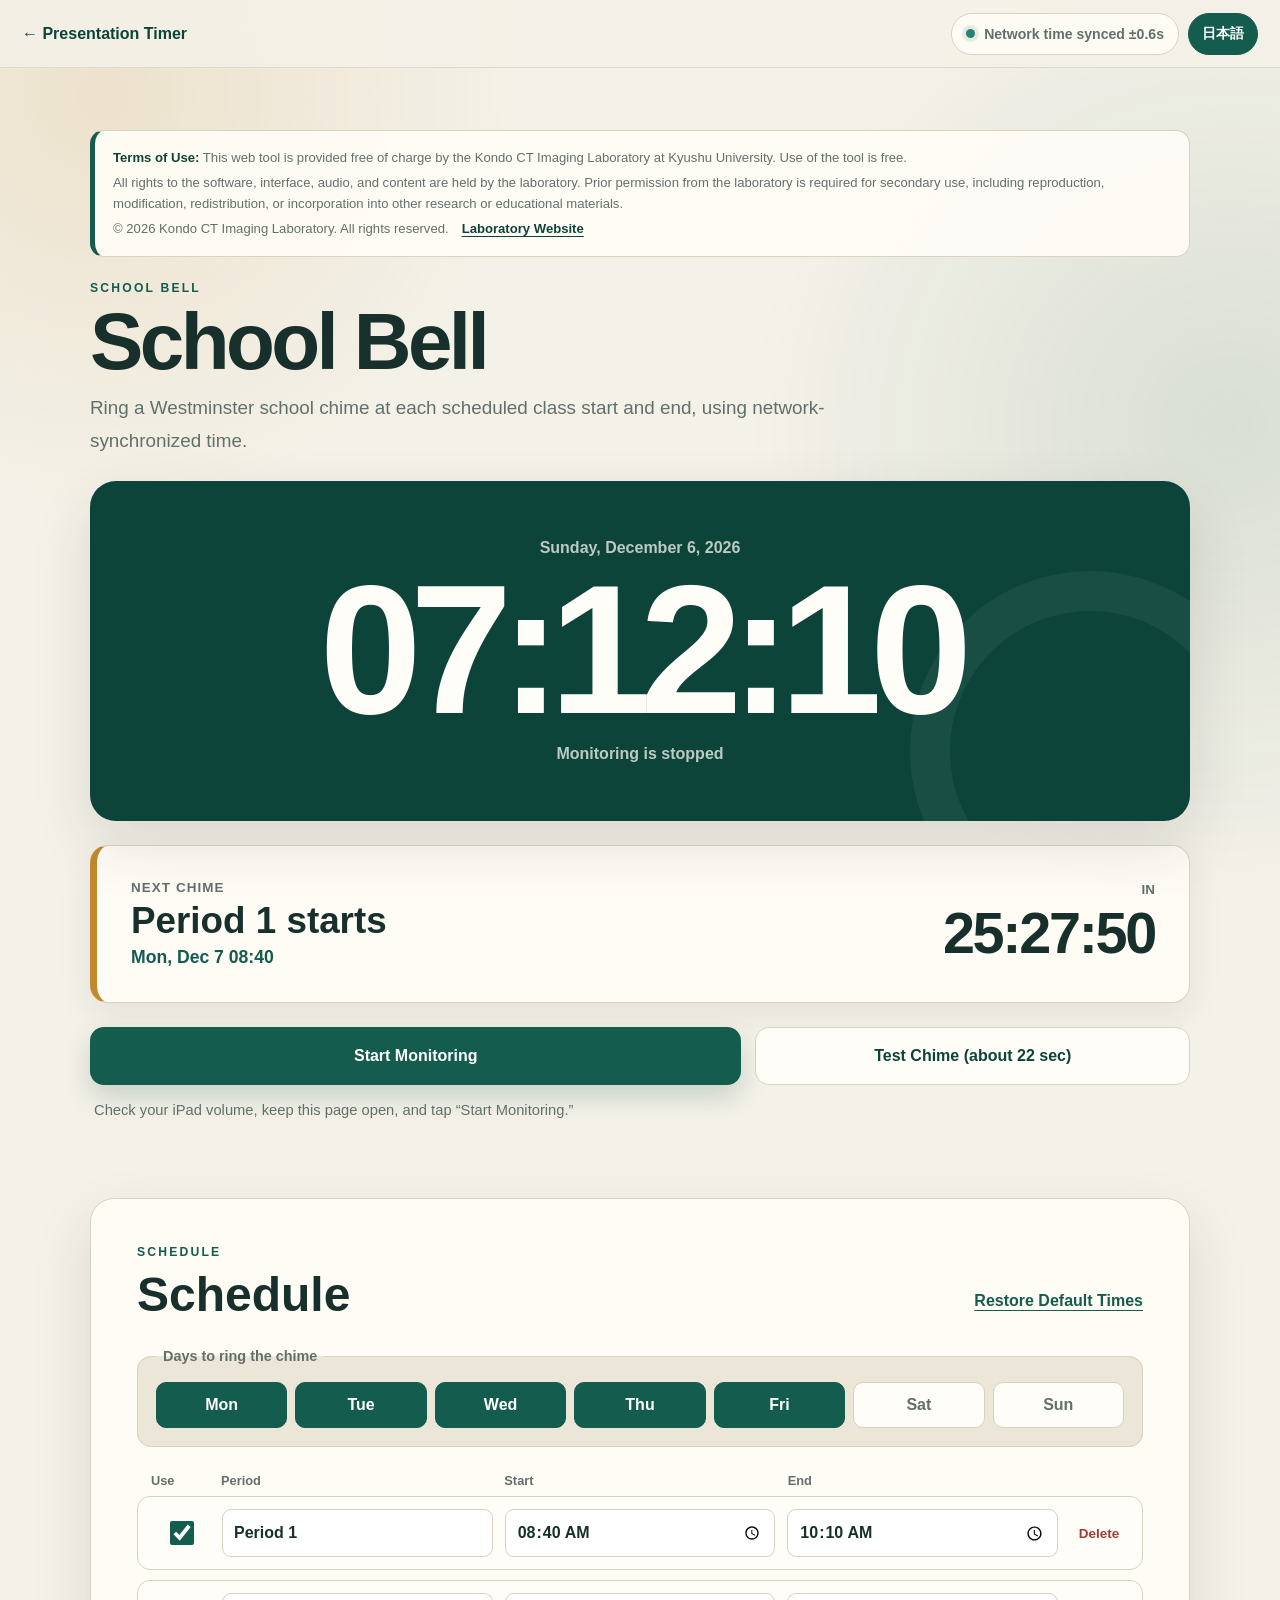
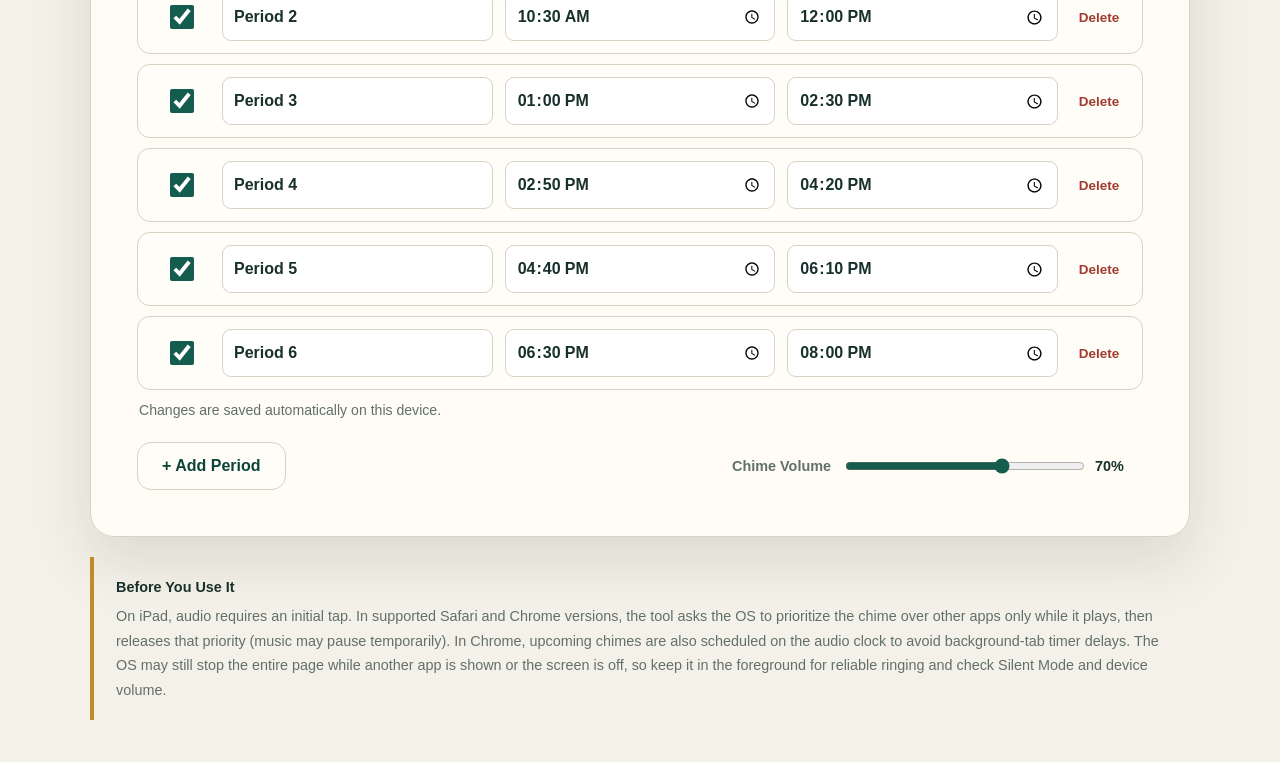
==== school-bell/index.html @ 325e383c "Schedule background chimes on the audio clock" ====
<!doctype html>
<html lang="ja">
  <head>
    <meta charset="utf-8" />
    <meta name="viewport" content="width=device-width, initial-scale=1, viewport-fit=cover" />
    <meta name="theme-color" content="#f4f1e8" />
    <meta name="description" content="ネット時刻に同期し、設定した授業の開始・終了時刻に学校チャイムを鳴らすiPad対応Webツールです。" />
    <meta name="apple-mobile-web-app-capable" content="yes" />
    <meta name="apple-mobile-web-app-title" content="学校チャイム" />
    <meta name="apple-mobile-web-app-status-bar-style" content="default" />
    <title>学校チャイム</title>
    <link rel="icon" type="image/svg+xml" href="../assets/icon.svg" />
    <link rel="apple-touch-icon" sizes="180x180" href="../assets/icon-180.png" />
    <link id="manifestLink" rel="manifest" href="./manifest.webmanifest" />
    <link rel="stylesheet" href="./styles.css?v=4" />
  </head>
  <body>
    <header class="topbar">
      <a id="backLink" class="back-link" href="../index.html?lang=ja" data-i18n="backLink">← 発表タイマー</a>
      <div class="topbar-actions">
        <button id="syncButton" class="sync-pill" type="button" aria-label="ネット時刻を再同期" data-i18n-aria="syncAria">
          <span id="syncDot" class="sync-dot" aria-hidden="true"></span>
          <span id="syncLabel">ネット時刻を同期中</span>
        </button>
        <button id="languageButton" class="language-button" type="button" aria-label="Switch to English">English</button>
      </div>
    </header>

    <main class="page-shell">
      <section class="hero" aria-labelledby="pageTitle">
        <aside class="rights-banner" aria-label="利用条件と権利表記">
          <div class="rights-ja" lang="ja">
            <p><strong>利用条件：</strong>本Webツールは、Kondo CT Imaging Laboratory（九州大学）が無料で提供しています。通常の利用は無料です。</p>
            <p>プログラム、画面、音源およびコンテンツに関する権利は当研究室に帰属します。転載、改変、再配布、他の研究・教育資料への組込みなどの二次利用には、事前に当研究室の許可が必要です。</p>
            <p>© 2026 Kondo CT Imaging Laboratory. All rights reserved.　<a href="https://m-kondo26.github.io/ja/" target="_blank" rel="noopener noreferrer">研究室Webサイト</a></p>
          </div>
          <div class="rights-en" lang="en">
            <p><strong>Terms of Use:</strong> This web tool is provided free of charge by the Kondo CT Imaging Laboratory at Kyushu University. Use of the tool is free.</p>
            <p>All rights to the software, interface, audio, and content are held by the laboratory. Prior permission from the laboratory is required for secondary use, including reproduction, modification, redistribution, or incorporation into other research or educational materials.</p>
            <p>© 2026 Kondo CT Imaging Laboratory. All rights reserved.　<a href="https://m-kondo26.github.io/" target="_blank" rel="noopener noreferrer">Laboratory Website</a></p>
          </div>
        </aside>

        <div class="hero-copy">
          <p class="eyebrow">SCHOOL BELL</p>
          <h1 id="pageTitle" data-i18n="pageTitle">学校チャイム</h1>
          <p data-i18n="heroDescription">設定した授業の開始・終了時刻に、ネット時刻を基準としてチャイムを鳴らします。</p>
        </div>



        <div class="clock-card" aria-live="polite">
          <p id="dateDisplay" class="date-display">----年--月--日（-）</p>
          <time id="clockDisplay" class="clock-display" datetime="">--:--:--</time>
          <p id="periodStatus" class="period-status" data-i18n="checkingTime">時刻を確認しています</p>
        </div>

        <div class="next-card">
          <div>
            <p class="next-label" data-i18n="nextChime">次のチャイム</p>
            <h2 id="nextEventLabel" data-i18n="checking">確認中</h2>
            <p id="nextEventTime" class="next-time">--:--</p>
          </div>
          <div class="countdown-wrap">
            <span data-i18n="remaining">あと</span>
            <strong id="countdownDisplay">--:--:--</strong>
          </div>
        </div>

        <div class="monitor-controls">
          <button id="monitorButton" class="primary-button" type="button" data-i18n="startMonitoring">監視を開始</button>
          <button id="testButton" class="secondary-button" type="button" data-i18n="testChime">チャイムを試聴（約22秒）</button>
        </div>
        <p id="monitorNote" class="monitor-note">iPadの音量を確認し、このページを開いたまま「監視を開始」を押してください。</p>
      </section>

      <section class="settings-card" aria-labelledby="scheduleTitle">
        <div class="section-heading">
          <div>
            <p class="eyebrow">SCHEDULE</p>
            <h2 id="scheduleTitle" data-i18n="scheduleTitle">時間割</h2>
          </div>
          <button id="resetScheduleButton" class="text-button" type="button" data-i18n="resetSchedule">初期時間に戻す</button>
        </div>

        <fieldset class="weekday-fieldset">
          <legend data-i18n="activeWeekdays">チャイムを鳴らす曜日</legend>
          <div class="weekday-grid">
            <label><input type="checkbox" name="weekday" value="1" checked /><span data-i18n="mondayShort">月</span></label>
            <label><input type="checkbox" name="weekday" value="2" checked /><span data-i18n="tuesdayShort">火</span></label>
            <label><input type="checkbox" name="weekday" value="3" checked /><span data-i18n="wednesdayShort">水</span></label>
            <label><input type="checkbox" name="weekday" value="4" checked /><span data-i18n="thursdayShort">木</span></label>
            <label><input type="checkbox" name="weekday" value="5" checked /><span data-i18n="fridayShort">金</span></label>
            <label><input type="checkbox" name="weekday" value="6" /><span data-i18n="saturdayShort">土</span></label>
            <label><input type="checkbox" name="weekday" value="0" /><span data-i18n="sundayShort">日</span></label>
          </div>
        </fieldset>

        <div class="schedule-head" aria-hidden="true">
          <span data-i18n="enabledColumn">使用</span><span data-i18n="periodColumn">時限</span><span data-i18n="startColumn">開始</span><span data-i18n="endColumn">終了</span><span></span>
        </div>
        <div id="scheduleRows" class="schedule-rows"></div>
        <p id="scheduleMessage" class="schedule-message" role="status"></p>

        <div class="schedule-actions">
          <button id="addPeriodButton" class="secondary-button small-button" type="button" data-i18n="addPeriod">＋ 時限を追加</button>
          <label class="volume-control" for="volumeInput">
            <span data-i18n="chimeVolume">チャイム音量</span>
            <input id="volumeInput" type="range" min="10" max="100" step="5" value="70" />
            <output id="volumeOutput" for="volumeInput">70%</output>
          </label>
        </div>
      </section>

      <aside class="usage-note">
        <strong data-i18n="usageTitle">使用上の注意</strong>
        <p data-i18n="usageDescription">iPadでは音声の許可に最初のタップが必要です。監視中は画面のスリープをできるだけ防ぎますが、このページを前面に表示したまま、消音設定と本体音量を事前に確認してください。</p>
      </aside>
    </main>

    <template id="scheduleRowTemplate">
      <div class="schedule-row">
        <label class="enabled-cell">
          <input class="period-enabled" type="checkbox" />
          <span class="sr-only">この時限を使用</span>
        </label>
        <label>
          <span class="mobile-label">時限</span>
          <input class="period-label" type="text" maxlength="12" autocomplete="off" />
        </label>
        <label>
          <span class="mobile-label">開始</span>
          <input class="period-start" type="time" step="60" />
        </label>
        <label>
          <span class="mobile-label">終了</span>
          <input class="period-end" type="time" step="60" />
        </label>
        <button class="delete-period-button" type="button" aria-label="この時限を削除">削除</button>
        <p class="row-error" role="status"></p>
      </div>
    </template>

    <audio id="chimeAudio" src="./chime.wav" preload="auto" aria-hidden="true" hidden></audio>
    <script type="module" src="./app.js?v=10"></script>
  </body>
</html>
---- school-bell/styles.css ----
:root {
  color-scheme: light;
  --paper: #f4f1e8;
  --surface: #fffdf7;
  --surface-strong: #ebe6d8;
  --ink: #18302b;
  --muted: #62706b;
  --line: #d8d2c3;
  --green: #145c4e;
  --green-deep: #0d443a;
  --green-soft: #dcebe5;
  --gold: #c28a2c;
  --danger: #a13b32;
  --shadow: 0 24px 60px rgba(38, 45, 40, 0.12);
  --radius: 18px;
  font-family: -apple-system, BlinkMacSystemFont, "Hiragino Sans", "Yu Gothic", "Meiryo", sans-serif;
}

* {
  box-sizing: border-box;
}

html {
  min-height: 100%;
  background: var(--paper);
}

body {
  min-height: 100%;
  margin: 0;
  background:
    radial-gradient(circle at 8% 4%, rgba(194, 138, 44, 0.15), transparent 26rem),
    radial-gradient(circle at 96% 18%, rgba(20, 92, 78, 0.12), transparent 30rem),
    var(--paper);
  color: var(--ink);
  -webkit-font-smoothing: antialiased;
}

button,
input {
  font: inherit;
}

button,
a,
input {
  touch-action: manipulation;
}

button {
  border: 0;
  cursor: pointer;
}

button:focus-visible,
a:focus-visible,
input:focus-visible {
  outline: 4px solid rgba(194, 138, 44, 0.35);
  outline-offset: 3px;
}

.topbar {
  position: sticky;
  z-index: 20;
  top: 0;
  display: flex;
  justify-content: space-between;
  align-items: center;
  gap: 16px;
  min-height: 68px;
  padding: max(12px, env(safe-area-inset-top)) max(22px, env(safe-area-inset-right)) 12px max(22px, env(safe-area-inset-left));
  border-bottom: 1px solid rgba(216, 210, 195, 0.78);
  background: rgba(244, 241, 232, 0.88);
  backdrop-filter: blur(18px);
  -webkit-backdrop-filter: blur(18px);
}

.back-link {
  flex: 0 1 auto;
  min-width: 0;
  color: var(--green-deep);
  font-weight: 800;
  text-decoration: none;
  white-space: nowrap;
}

.topbar-actions {
  display: flex;
  align-items: center;
  gap: 9px;
}

.sync-pill {
  display: inline-flex;
  align-items: center;
  gap: 9px;
  min-height: 42px;
  padding: 8px 14px;
  border: 1px solid var(--line);
  border-radius: 999px;
  background: rgba(255, 253, 247, 0.92);
  color: var(--muted);
  font-size: 0.88rem;
  font-weight: 800;
}

.sync-dot {
  width: 9px;
  height: 9px;
  border-radius: 50%;
  background: var(--gold);
  box-shadow: 0 0 0 4px rgba(194, 138, 44, 0.13);
}

.sync-pill.synced .sync-dot {
  background: #27836f;
  box-shadow: 0 0 0 4px rgba(39, 131, 111, 0.13);
}

.sync-pill.offline .sync-dot {
  background: var(--danger);
  box-shadow: 0 0 0 4px rgba(161, 59, 50, 0.12);
}

.language-button {
  min-height: 42px;
  padding: 8px 13px;
  border: 1px solid var(--green);
  border-radius: 999px;
  background: var(--green);
  color: white;
  font-size: 0.86rem;
  font-weight: 850;
}

.page-shell {
  width: min(1100px, calc(100% - 36px));
  margin: 0 auto;
  padding: clamp(24px, 5vw, 62px) 0 max(42px, env(safe-area-inset-bottom));
}

.hero {
  display: grid;
  gap: 24px;
}

.hero-copy {
  max-width: 760px;
}

.eyebrow {
  margin: 0 0 8px;
  color: var(--green);
  font-size: 0.76rem;
  font-weight: 900;
  letter-spacing: 0.18em;
}

h1,
h2,
p {
  margin-top: 0;
}

h1 {
  margin-bottom: 10px;
  font-size: clamp(2.4rem, 8vw, 5rem);
  line-height: 0.98;
  letter-spacing: -0.045em;
}

.hero-copy > p:last-child {
  margin-bottom: 0;
  color: var(--muted);
  font-size: clamp(1rem, 2vw, 1.18rem);
  line-height: 1.75;
}

.rights-banner {
  grid-column: 1 / -1;
  padding: 16px 18px;
  border: 1px solid var(--line);
  border-left: 5px solid var(--green);
  border-radius: 14px;
  background: rgba(255, 253, 247, 0.92);
  color: var(--muted);
  font-size: 0.82rem;
  line-height: 1.65;
}

.rights-banner p {
  margin: 0;
}

.rights-banner p + p {
  margin-top: 3px;
}

.rights-banner strong,
.rights-banner a {
  color: var(--green-deep);
  font-weight: 850;
}

.rights-banner a {
  text-underline-offset: 3px;
}

html[lang="ja"] .rights-en,
html[lang="en"] .rights-ja {
  display: none;
}

.clock-card {
  position: relative;
  overflow: hidden;
  padding: clamp(28px, 6vw, 58px);
  border-radius: calc(var(--radius) + 8px);
  background: var(--green-deep);
  box-shadow: var(--shadow);
  color: #fffdf7;
  text-align: center;
}

.clock-card::after {
  position: absolute;
  right: -80px;
  bottom: -110px;
  width: 280px;
  height: 280px;
  border: 40px solid rgba(255, 255, 255, 0.05);
  border-radius: 50%;
  content: "";
}

.date-display,
.period-status {
  position: relative;
  z-index: 1;
  margin-bottom: 0;
  color: rgba(255, 253, 247, 0.72);
  font-weight: 700;
}

.clock-display {
  position: relative;
  z-index: 1;
  display: block;
  margin: 10px 0 12px;
  font-size: clamp(4.8rem, 18vw, 11.5rem);
  font-variant-numeric: tabular-nums;
  font-weight: 850;
  line-height: 0.9;
  letter-spacing: -0.065em;
}

.next-card {
  display: flex;
  justify-content: space-between;
  align-items: center;
  gap: 22px;
  padding: clamp(22px, 4vw, 34px);
  border: 1px solid var(--line);
  border-left: 7px solid var(--gold);
  border-radius: var(--radius);
  background: rgba(255, 253, 247, 0.9);
  box-shadow: 0 12px 34px rgba(38, 45, 40, 0.08);
}

.next-label {
  margin-bottom: 5px;
  color: var(--muted);
  font-size: 0.84rem;
  font-weight: 900;
  letter-spacing: 0.08em;
}

.next-card h2 {
  margin-bottom: 5px;
  font-size: clamp(1.5rem, 4vw, 2.3rem);
}

.next-time {
  margin-bottom: 0;
  color: var(--green);
  font-size: 1.1rem;
  font-weight: 850;
}

.countdown-wrap {
  display: grid;
  gap: 3px;
  min-width: 220px;
  text-align: right;
}

.countdown-wrap span {
  color: var(--muted);
  font-size: 0.84rem;
  font-weight: 700;
}

.countdown-wrap strong {
  font-size: clamp(2rem, 5vw, 3.6rem);
  font-variant-numeric: tabular-nums;
  letter-spacing: -0.04em;
}

.monitor-controls {
  display: flex;
  gap: 14px;
}

.primary-button,
.secondary-button {
  min-height: 58px;
  padding: 0 24px;
  border-radius: 14px;
  font-weight: 850;
}

.primary-button {
  flex: 1 1 60%;
  background: var(--green);
  box-shadow: 0 12px 26px rgba(20, 92, 78, 0.2);
  color: white;
}

.primary-button.active {
  background: var(--danger);
}

.secondary-button {
  flex: 1 1 40%;
  border: 1px solid var(--line);
  background: var(--surface);
  color: var(--green-deep);
}

.monitor-note {
  margin: -10px 4px 0;
  color: var(--muted);
  font-size: 0.92rem;
  line-height: 1.6;
}

.settings-card {
  margin-top: clamp(38px, 7vw, 76px);
  padding: clamp(22px, 5vw, 46px);
  border: 1px solid var(--line);
  border-radius: calc(var(--radius) + 6px);
  background: rgba(255, 253, 247, 0.92);
  box-shadow: var(--shadow);
}

.section-heading {
  display: flex;
  justify-content: space-between;
  align-items: end;
  gap: 20px;
  margin-bottom: 26px;
}

.section-heading h2 {
  margin-bottom: 0;
  font-size: clamp(1.9rem, 4vw, 3rem);
}

.text-button {
  min-height: 42px;
  padding: 5px 0;
  background: transparent;
  color: var(--green);
  font-weight: 800;
  text-decoration: underline;
  text-underline-offset: 4px;
}

.weekday-fieldset {
  margin: 0 0 26px;
  padding: 18px;
  border: 1px solid var(--line);
  border-radius: 14px;
  background: var(--surface-strong);
}

.weekday-fieldset legend {
  padding: 0 7px;
  color: var(--muted);
  font-size: 0.9rem;
  font-weight: 800;
}

.weekday-grid {
  display: grid;
  grid-template-columns: repeat(7, 1fr);
  gap: 8px;
}

.weekday-grid label {
  position: relative;
}

.weekday-grid input {
  position: absolute;
  opacity: 0;
  pointer-events: none;
}

.weekday-grid span {
  display: grid;
  place-items: center;
  min-height: 46px;
  border: 1px solid var(--line);
  border-radius: 10px;
  background: var(--surface);
  color: var(--muted);
  font-weight: 850;
  cursor: pointer;
}

.weekday-grid input:checked + span {
  border-color: var(--green);
  background: var(--green);
  color: white;
}

.weekday-grid input:focus-visible + span {
  outline: 4px solid rgba(194, 138, 44, 0.35);
  outline-offset: 3px;
}

.schedule-head,
.schedule-row {
  display: grid;
  grid-template-columns: 58px minmax(90px, 1fr) minmax(130px, 1fr) minmax(130px, 1fr) 58px;
  gap: 12px;
  align-items: center;
}

.schedule-head {
  padding: 0 14px 8px;
  color: var(--muted);
  font-size: 0.8rem;
  font-weight: 900;
}

.schedule-rows {
  display: grid;
  gap: 10px;
}

.schedule-row {
  position: relative;
  padding: 12px 14px;
  border: 1px solid var(--line);
  border-radius: 13px;
  background: var(--surface);
}

.schedule-row.has-error {
  border-color: rgba(161, 59, 50, 0.55);
}

.schedule-row input[type="text"],
.schedule-row input[type="time"] {
  width: 100%;
  min-height: 48px;
  padding: 8px 11px;
  border: 1px solid var(--line);
  border-radius: 9px;
  background: #fff;
  color: var(--ink);
  font-weight: 750;
}

.enabled-cell {
  display: grid;
  place-items: center;
}

.period-enabled {
  width: 24px;
  height: 24px;
  accent-color: var(--green);
}

.delete-period-button {
  min-height: 44px;
  padding: 0;
  background: transparent;
  color: var(--danger);
  font-size: 0.84rem;
  font-weight: 800;
}

.row-error {
  grid-column: 2 / -1;
  display: none;
  margin: -4px 0 0;
  color: var(--danger);
  font-size: 0.82rem;
  font-weight: 700;
}

.schedule-row.has-error .row-error {
  display: block;
}

.mobile-label {
  display: none;
}

.schedule-message {
  min-height: 1.4em;
  margin: 12px 2px 0;
  color: var(--muted);
  font-size: 0.88rem;
}

.schedule-message.error {
  color: var(--danger);
  font-weight: 750;
}

.schedule-actions {
  display: flex;
  justify-content: space-between;
  align-items: center;
  gap: 22px;
  margin-top: 20px;
}

.small-button {
  flex: 0 0 auto;
  min-height: 48px;
}

.volume-control {
  display: grid;
  grid-template-columns: auto minmax(130px, 240px) 48px;
  align-items: center;
  gap: 12px;
  color: var(--muted);
  font-size: 0.9rem;
  font-weight: 800;
}

.volume-control input {
  width: 100%;
  accent-color: var(--green);
}

.volume-control output {
  color: var(--ink);
  font-variant-numeric: tabular-nums;
}

.usage-note {
  margin: 20px auto 0;
  padding: 18px 22px;
  border-left: 4px solid var(--gold);
  color: var(--muted);
  font-size: 0.9rem;
  line-height: 1.7;
}

.usage-note strong {
  color: var(--ink);
}

.usage-note p {
  margin: 5px 0 0;
}

.sr-only {
  position: absolute;
  width: 1px;
  height: 1px;
  padding: 0;
  margin: -1px;
  overflow: hidden;
  clip: rect(0, 0, 0, 0);
  white-space: nowrap;
  border: 0;
}

body.chime-flash .clock-card {
  animation: chime-flash 1s ease-out;
}

@keyframes chime-flash {
  0% { box-shadow: 0 0 0 0 rgba(194, 138, 44, 0.75), var(--shadow); }
  100% { box-shadow: 0 0 0 24px rgba(194, 138, 44, 0), var(--shadow); }
}

@media (max-width: 720px) {
  .page-shell {
    width: min(100% - 24px, 1100px);
    padding-top: 24px;
  }

  .topbar {
    min-height: 60px;
    padding-right: 12px;
    padding-left: 12px;
  }

  .back-link,
  .sync-pill,
  .language-button {
    font-size: 0.78rem;
  }

  .sync-pill,
  .language-button {
    min-height: 38px;
    padding: 6px 10px;
  }

  .clock-card {
    padding-right: 16px;
    padding-left: 16px;
  }

  .clock-display {
    font-size: clamp(4.1rem, 24vw, 7rem);
  }

  .next-card {
    align-items: end;
  }

  .countdown-wrap {
    min-width: 0;
  }

  .countdown-wrap strong {
    font-size: clamp(1.8rem, 7vw, 2.7rem);
  }

  .schedule-head {
    display: none;
  }

  .schedule-row {
    grid-template-columns: 38px minmax(72px, 0.8fr) minmax(102px, 1fr) minmax(102px, 1fr);
    gap: 8px;
    padding: 10px;
  }

  .delete-period-button {
    grid-column: 2 / -1;
    justify-self: end;
    min-height: 30px;
  }

  .row-error {
    grid-column: 2 / -1;
  }

  .mobile-label {
    display: block;
    margin: 0 0 4px 2px;
    color: var(--muted);
    font-size: 0.68rem;
    font-weight: 800;
  }

  .schedule-actions {
    align-items: stretch;
    flex-direction: column;
  }

  .volume-control {
    grid-template-columns: auto 1fr 44px;
  }
}

@media (max-width: 500px) {
  .topbar {
    flex-wrap: wrap;
  }

  .topbar-actions {
    gap: 6px;
  }

  .hero {
    gap: 16px;
  }

  .hero-copy > p:last-child {
    line-height: 1.55;
  }

  .clock-card {
    border-radius: 18px;
  }

  .date-display,
  .period-status {
    font-size: 0.84rem;
  }

  .next-card {
    display: grid;
    gap: 14px;
    border-left-width: 5px;
  }

  .countdown-wrap {
    text-align: left;
  }

  .monitor-controls {
    flex-direction: column;
    gap: 9px;
  }

  .primary-button,
  .secondary-button {
    flex-basis: auto;
    width: 100%;
  }

  .settings-card {
    padding: 18px 12px;
  }

  .section-heading {
    align-items: start;
    flex-direction: column;
    gap: 6px;
  }

  .weekday-fieldset {
    padding: 12px;
  }

  .weekday-grid {
    gap: 5px;
  }

  .weekday-grid span {
    min-height: 40px;
    border-radius: 8px;
  }

  .schedule-row {
    grid-template-columns: 34px minmax(62px, 0.8fr) minmax(88px, 1fr) minmax(88px, 1fr);
    gap: 5px;
  }

  .schedule-row input[type="text"],
  .schedule-row input[type="time"] {
    min-height: 44px;
    padding: 6px;
    font-size: 0.82rem;
  }
}

@media (orientation: landscape) and (max-height: 560px) {
  .topbar {
    position: static;
  }

  .page-shell {
    padding-top: 16px;
  }

  .hero {
    grid-template-columns: minmax(0, 1.4fr) minmax(300px, 0.8fr);
    align-items: stretch;
  }

  .hero-copy {
    grid-column: 1 / -1;
  }

  .clock-card {
    display: grid;
    align-content: center;
    min-height: 250px;
    padding: 20px;
  }

  .clock-display {
    font-size: clamp(4.8rem, 12vw, 8rem);
  }

  .next-card {
    display: grid;
    align-content: center;
  }

  .monitor-controls,
  .monitor-note {
    grid-column: 1 / -1;
  }
}

@media (prefers-reduced-motion: reduce) {
  *,
  *::before,
  *::after {
    scroll-behavior: auto !important;
    animation-duration: 0.01ms !important;
    animation-iteration-count: 1 !important;
  }
}
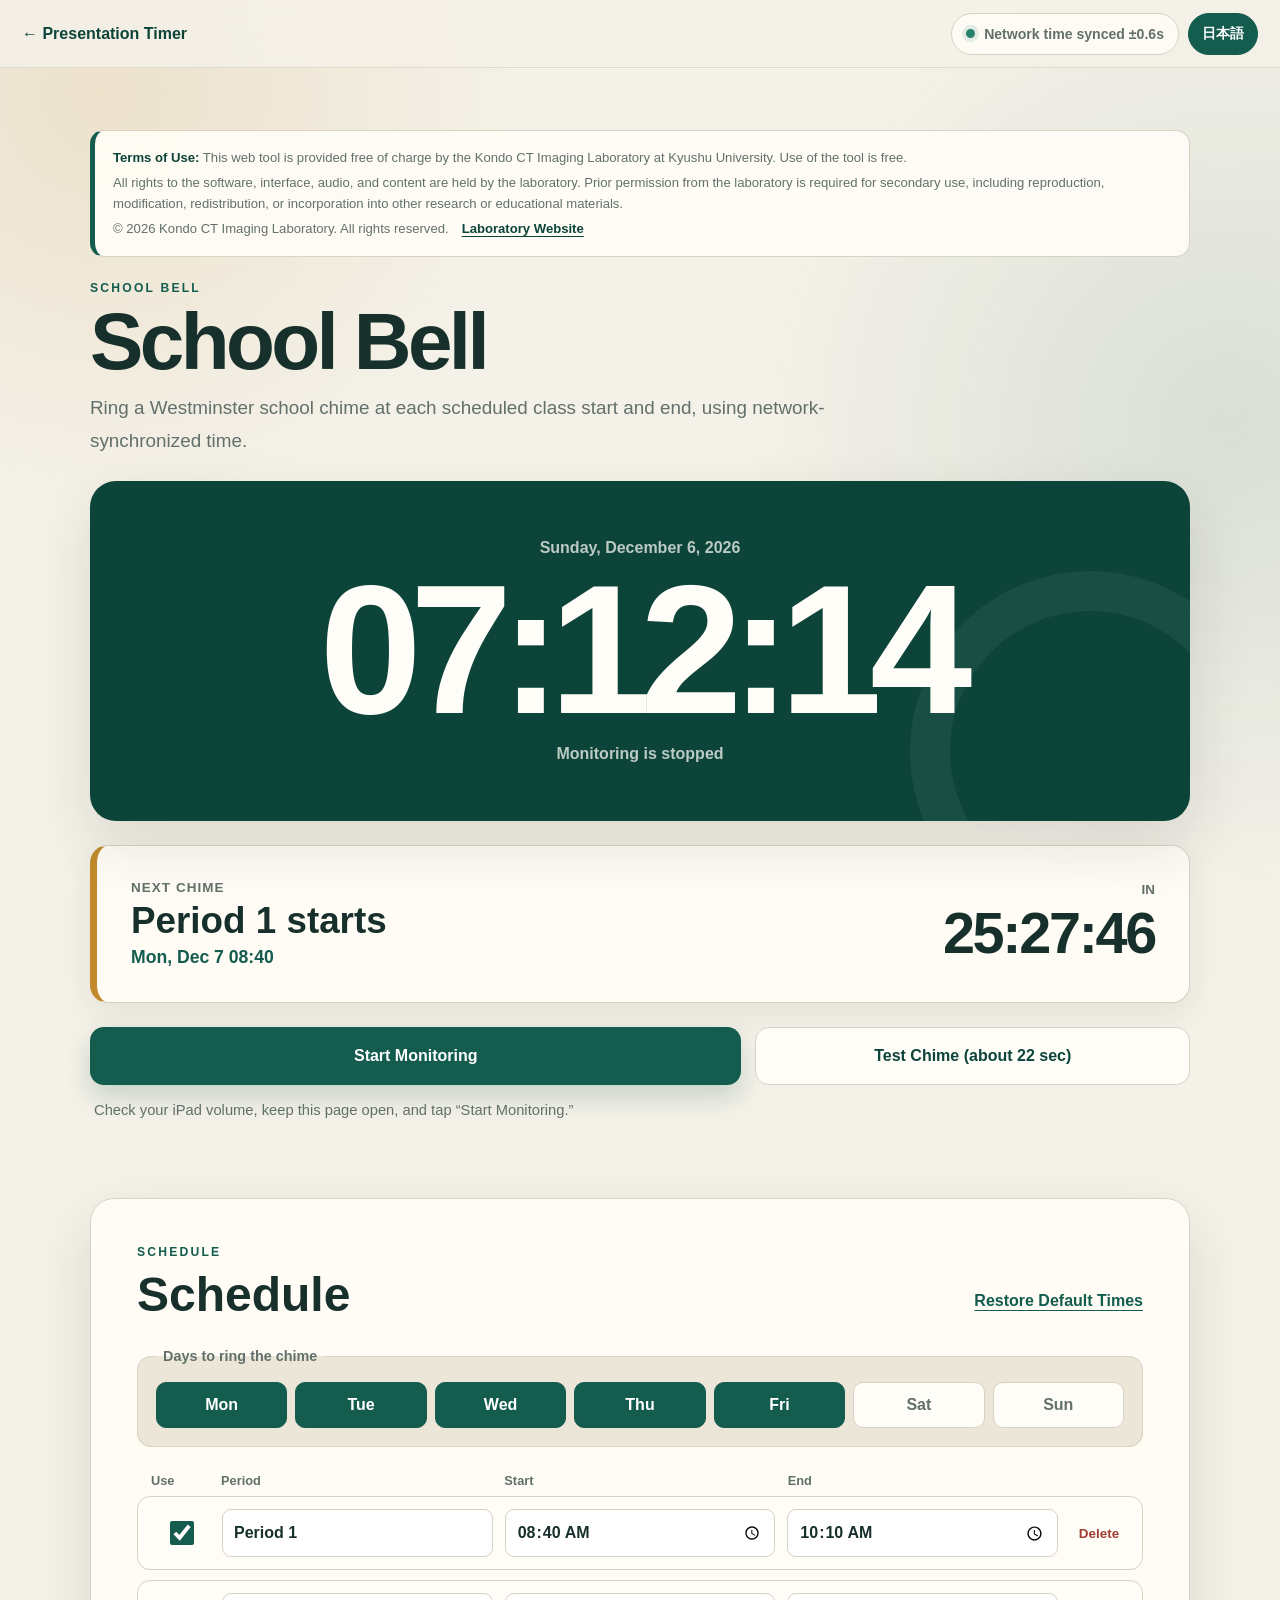
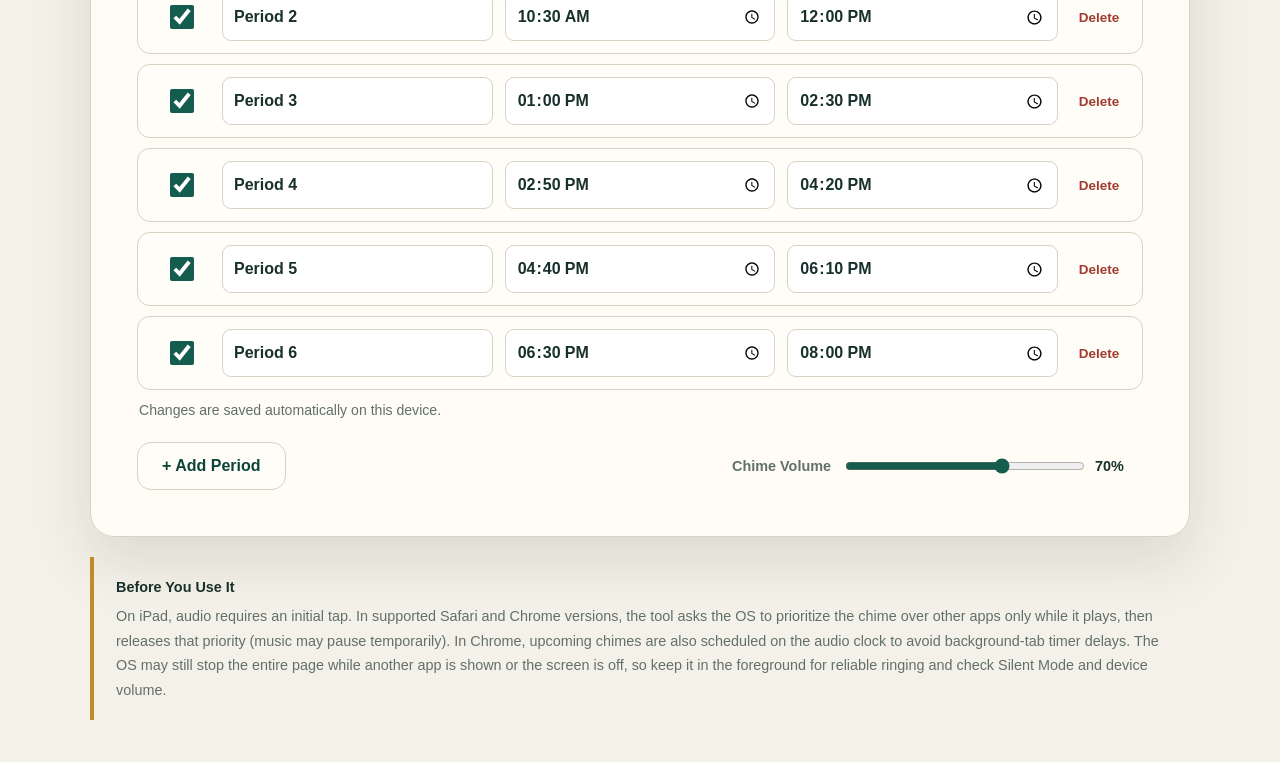
==== commit 70c0ccd2: "Emphasize Start Monitoring requirement" ====
--- a/school-bell/index.html
+++ b/school-bell/index.html
@@ -12,7 +12,7 @@
     <link rel="icon" type="image/svg+xml" href="../assets/icon.svg" />
     <link rel="apple-touch-icon" sizes="180x180" href="../assets/icon-180.png" />
     <link id="manifestLink" rel="manifest" href="./manifest.webmanifest" />
-    <link rel="stylesheet" href="./styles.css?v=4" />
+    <link rel="stylesheet" href="./styles.css?v=5" />
   </head>
   <body>
     <header class="topbar">
@@ -71,7 +71,7 @@
           <button id="monitorButton" class="primary-button" type="button" data-i18n="startMonitoring">監視を開始</button>
           <button id="testButton" class="secondary-button" type="button" data-i18n="testChime">チャイムを試聴（約22秒）</button>
         </div>
-        <p id="monitorNote" class="monitor-note">iPadの音量を確認し、このページを開いたまま「監視を開始」を押してください。</p>
+        <p id="monitorNote" class="monitor-note" role="status">重要：「監視を開始」を押さない限り、チャイムは鳴りません。別タブ表示やウィンドウ最小化で使う場合も、先に必ず押してください。</p>
       </section>
 
       <section class="settings-card" aria-labelledby="scheduleTitle">
@@ -142,6 +142,6 @@
     </template>
 
     <audio id="chimeAudio" src="./chime.wav" preload="auto" aria-hidden="true" hidden></audio>
-    <script type="module" src="./app.js?v=10"></script>
+    <script type="module" src="./app.js?v=9"></script>
   </body>
 </html>
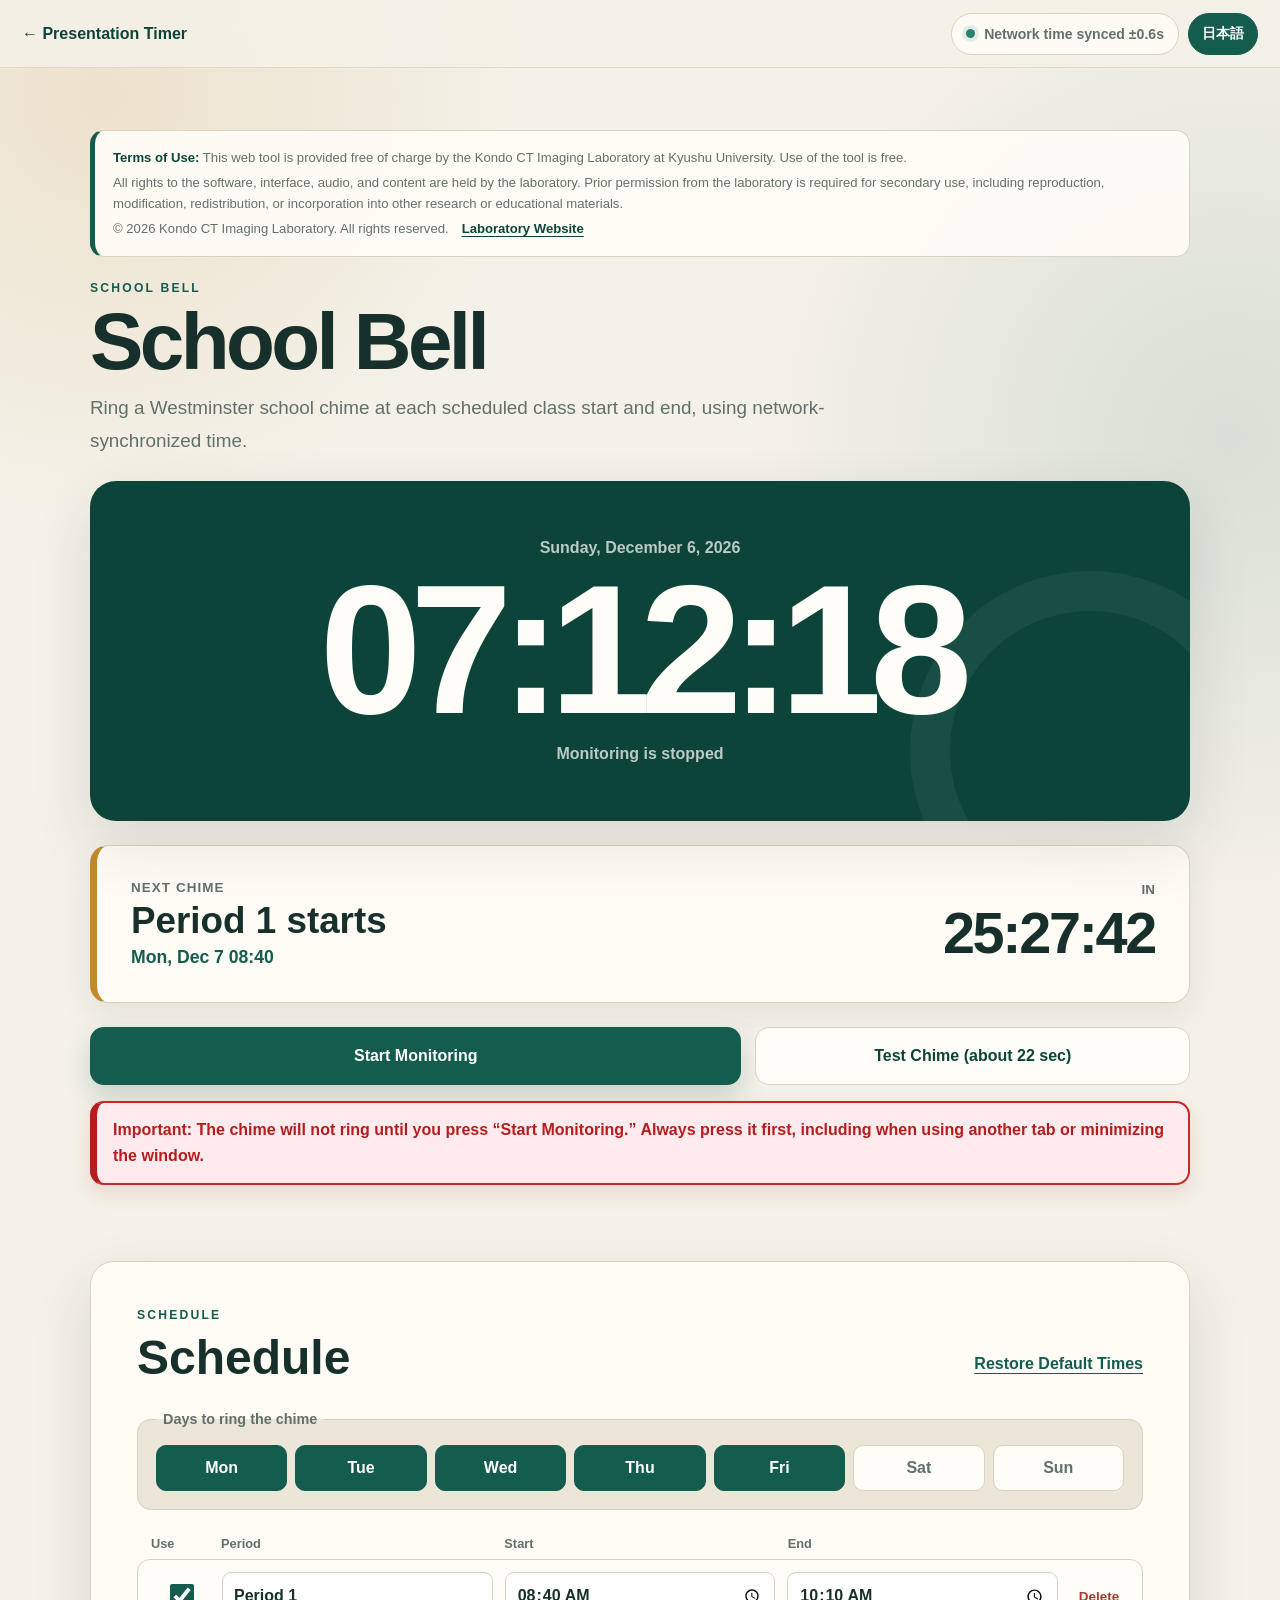
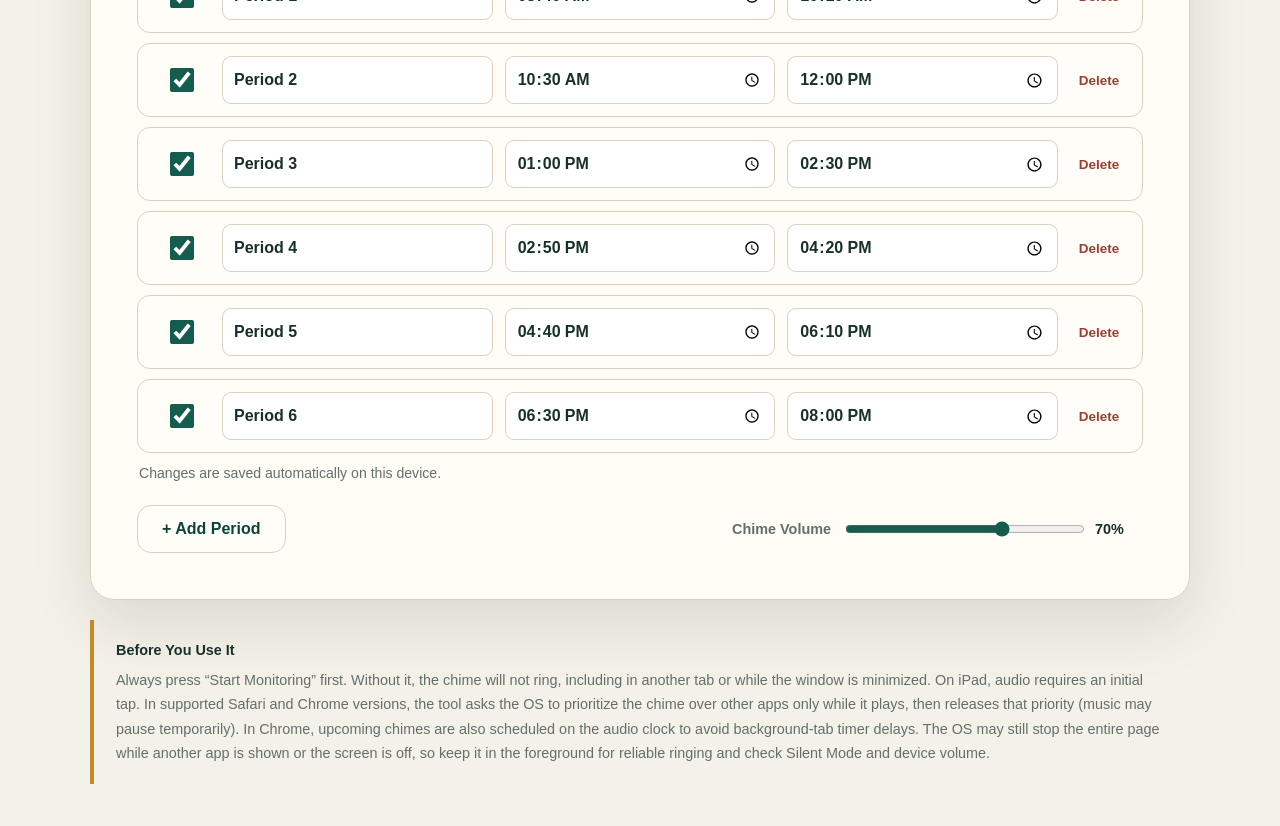
==== commit ab09ea84: "Refresh School Bell warning styles" ====
--- a/school-bell/index.html
+++ b/school-bell/index.html
@@ -12,7 +12,7 @@
     <link rel="icon" type="image/svg+xml" href="../assets/icon.svg" />
     <link rel="apple-touch-icon" sizes="180x180" href="../assets/icon-180.png" />
     <link id="manifestLink" rel="manifest" href="./manifest.webmanifest" />
-    <link rel="stylesheet" href="./styles.css?v=5" />
+    <link rel="stylesheet" href="./styles.css?v=6" />
   </head>
   <body>
     <header class="topbar">
--- a/school-bell/styles.css
+++ b/school-bell/styles.css
@@ -338,10 +338,17 @@
 }
 
 .monitor-note {
-  margin: -10px 4px 0;
-  color: var(--muted);
-  font-size: 0.92rem;
-  line-height: 1.6;
+  margin: -8px 0 0;
+  padding: 14px 16px;
+  border: 2px solid #c62828;
+  border-left: 7px solid #b71c1c;
+  border-radius: 14px;
+  background: #ffebee;
+  color: #b71c1c;
+  font-size: 1rem;
+  font-weight: 900;
+  line-height: 1.65;
+  box-shadow: 0 8px 20px rgba(183, 28, 28, 0.12);
 }
 
 .settings-card {
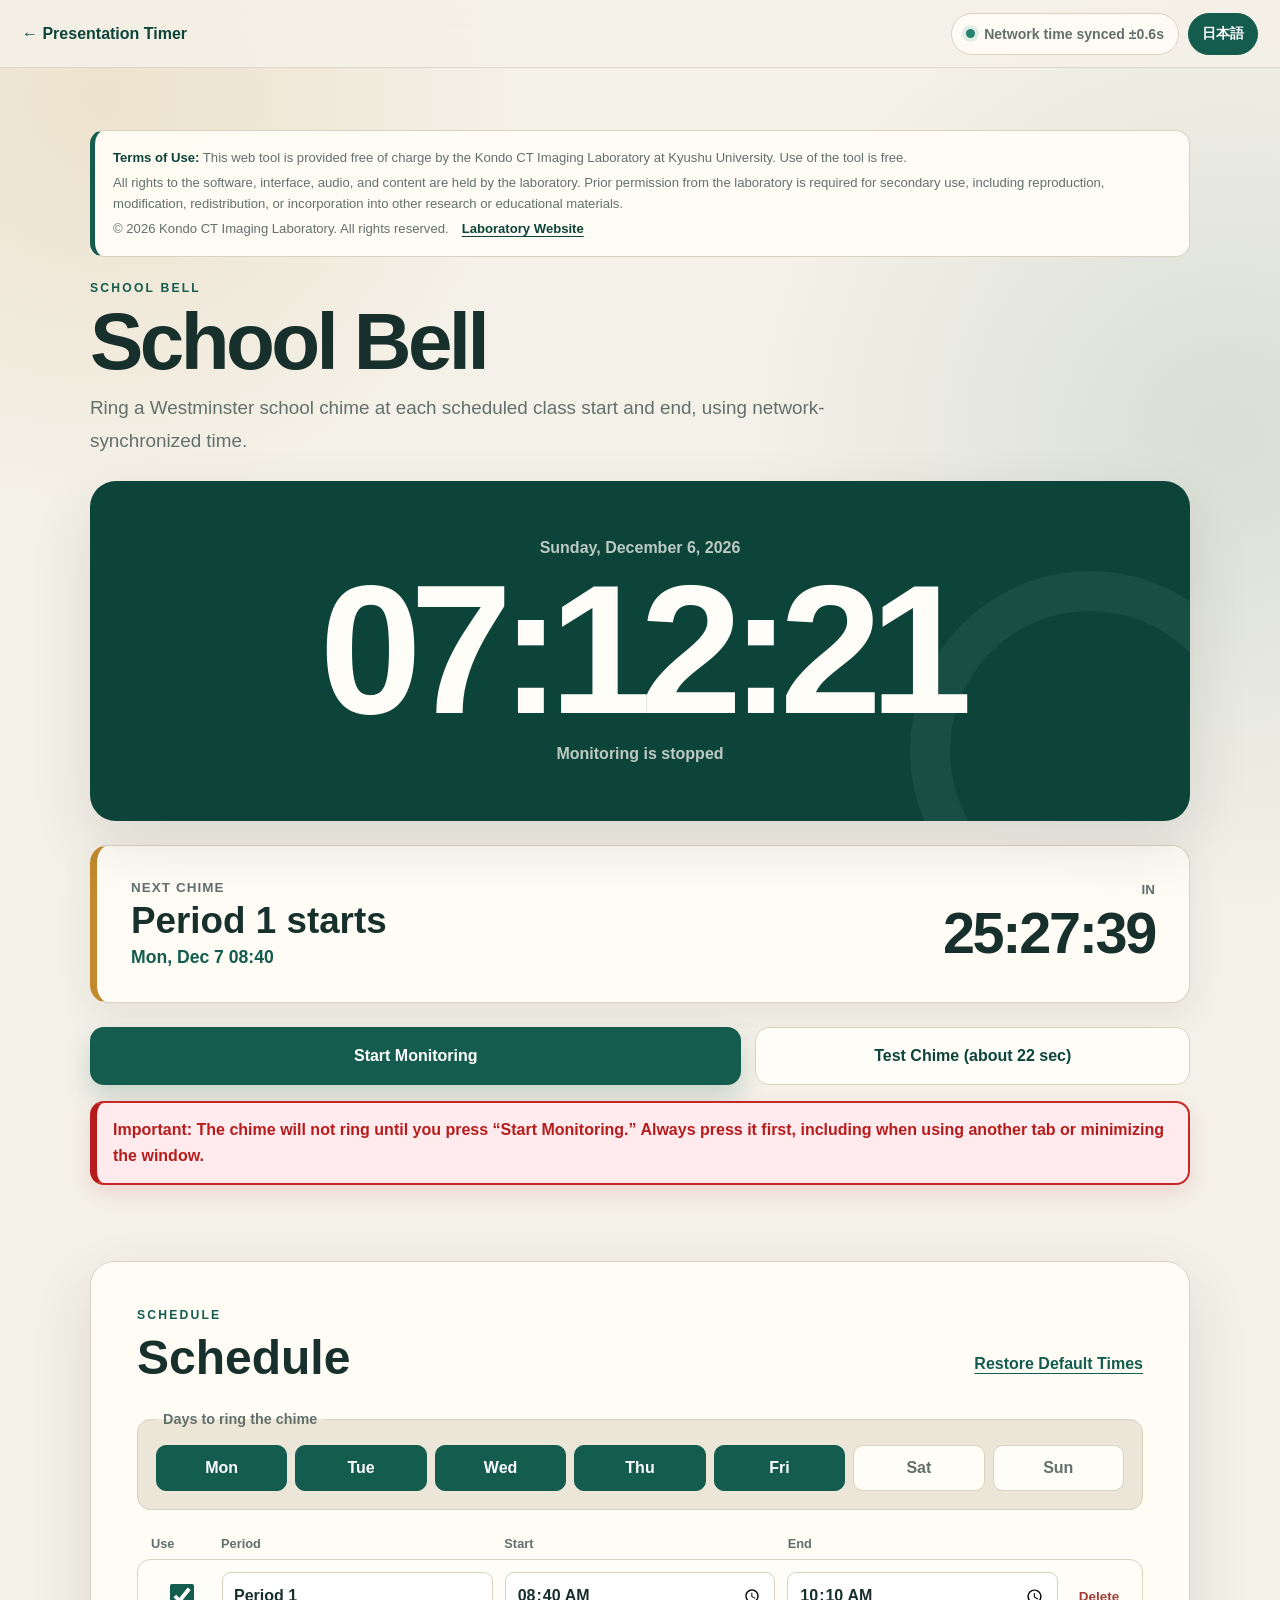
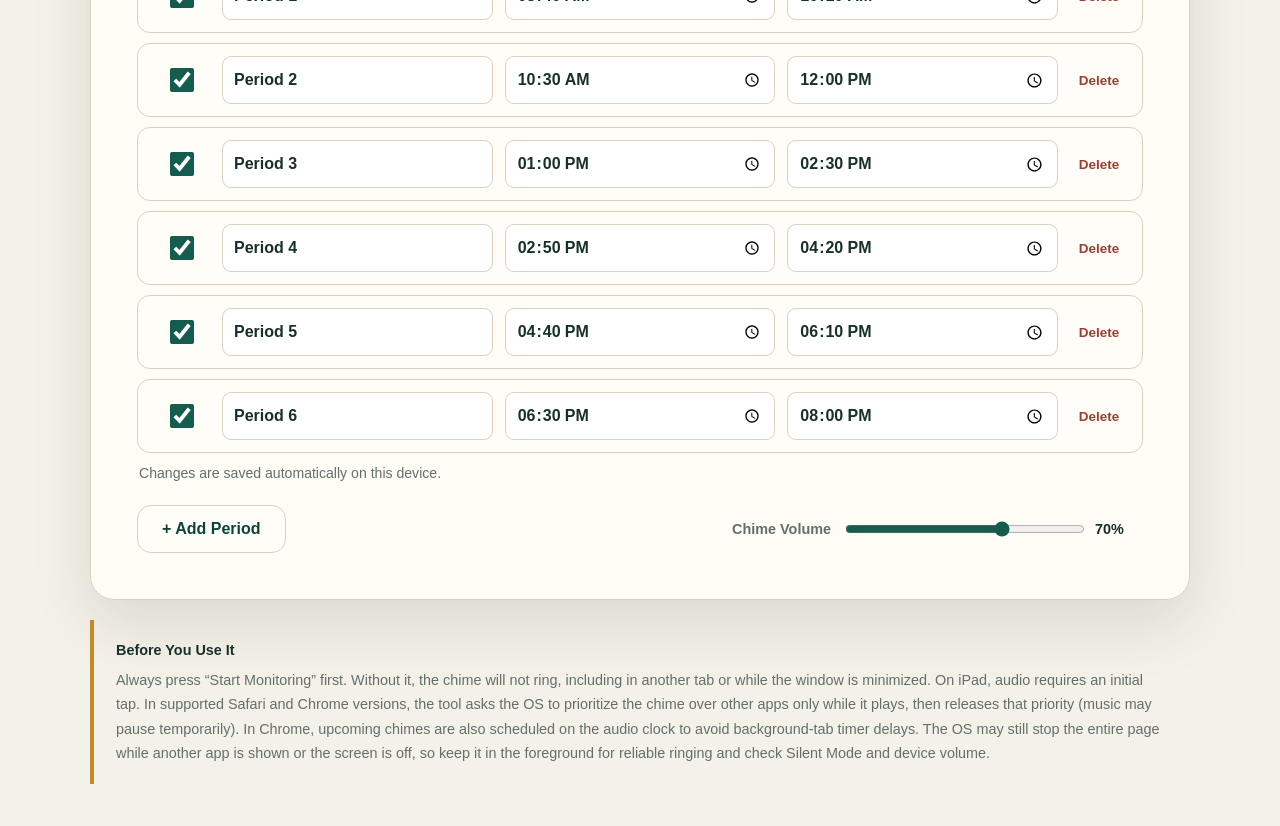
==== commit 14cc0041: "Add useful-feedback button to web tool" ====
--- a/school-bell/index.html
+++ b/school-bell/index.html
@@ -14,7 +14,7 @@
     <link id="manifestLink" rel="manifest" href="./manifest.webmanifest" />
     <link rel="stylesheet" href="./styles.css?v=6" />
   </head>
-  <body>
+  <body data-tool-feedback="school-bell">
     <header class="topbar">
       <a id="backLink" class="back-link" href="../index.html?lang=ja" data-i18n="backLink">← 発表タイマー</a>
       <div class="topbar-actions">
@@ -143,5 +143,6 @@
 
     <audio id="chimeAudio" src="./chime.wav" preload="auto" aria-hidden="true" hidden></audio>
     <script type="module" src="./app.js?v=9"></script>
-  </body>
+    <script src="https://m-kondo26.github.io/tool-feedback.js?v=20260825-1" defer></script>
+</body>
 </html>
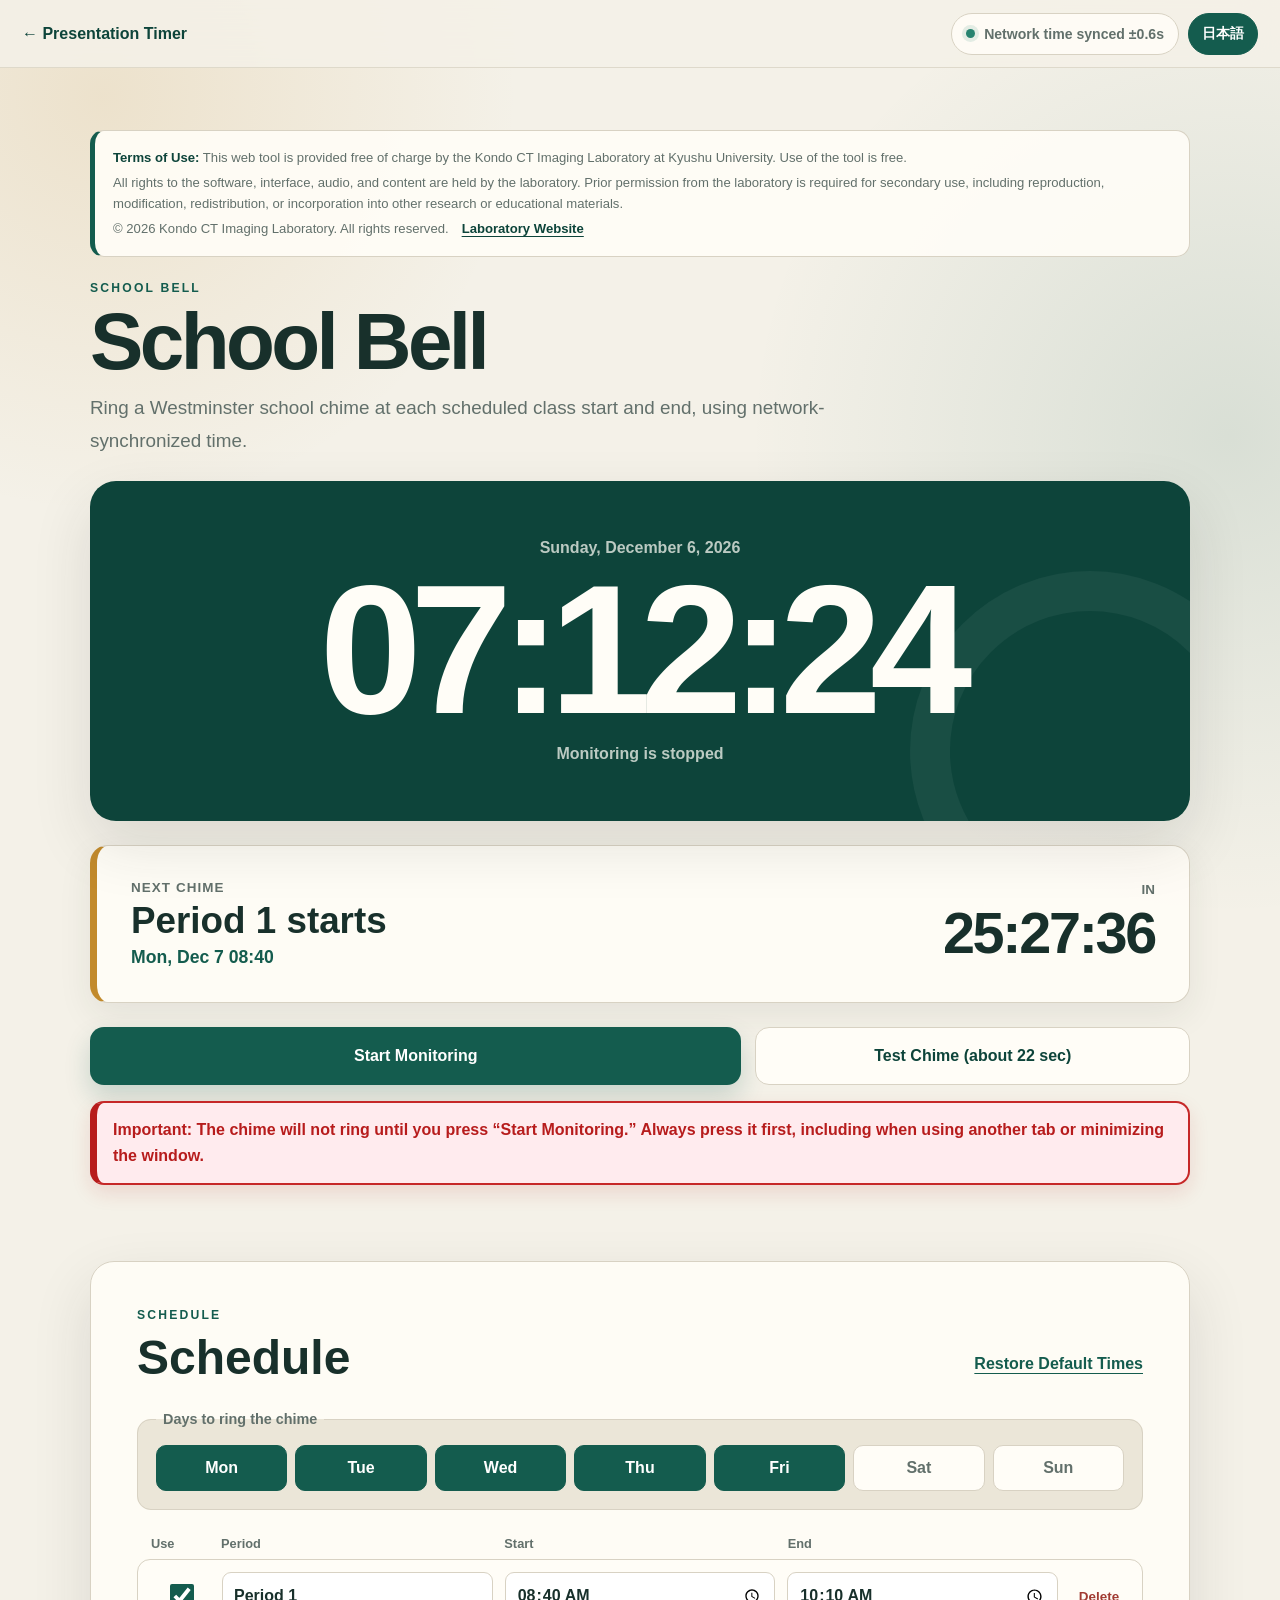
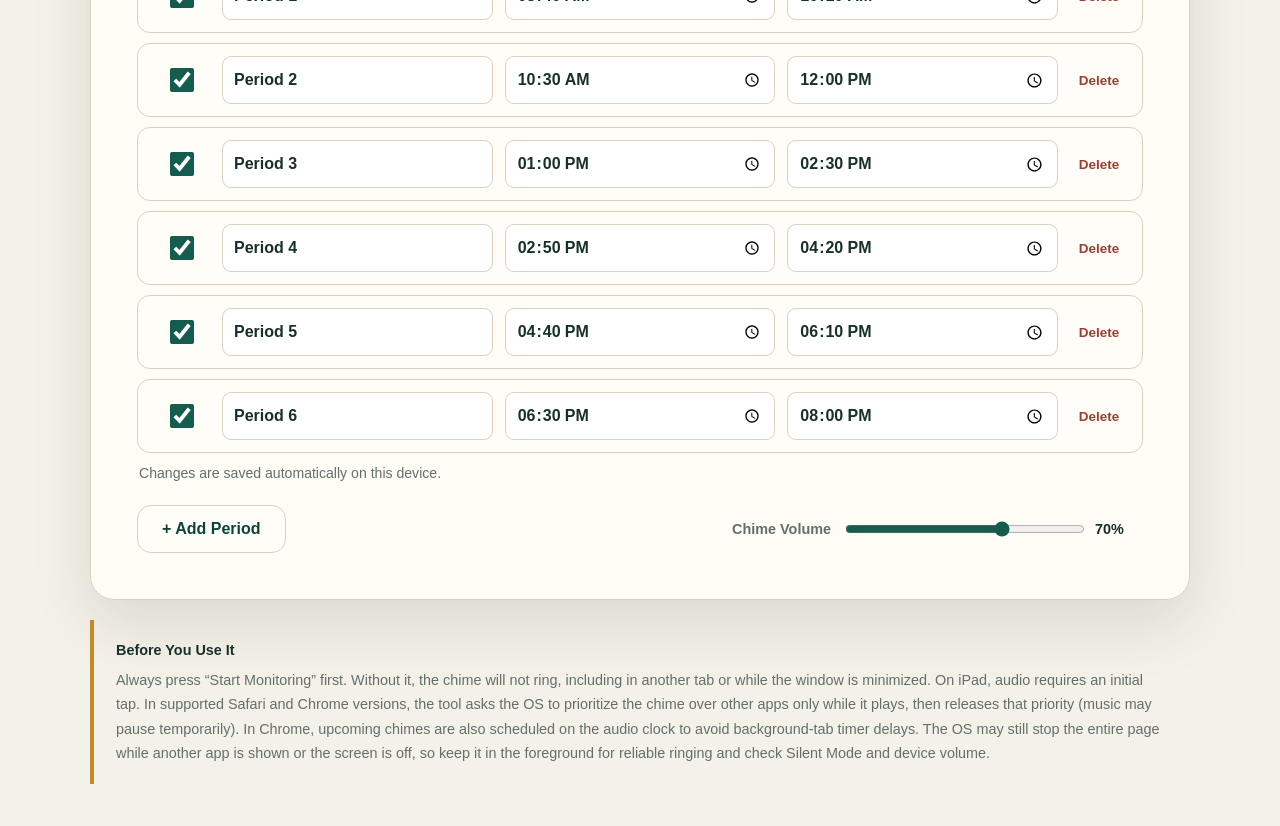
==== commit 1d2d9654: "Load synchronized School Bell application files" ====
--- a/school-bell/index.html
+++ b/school-bell/index.html
@@ -142,7 +142,7 @@
     </template>
 
     <audio id="chimeAudio" src="./chime.wav" preload="auto" aria-hidden="true" hidden></audio>
-    <script type="module" src="./app.js?v=9"></script>
+    <script type="module" src="./app.js?v=11"></script>
     <script src="https://m-kondo26.github.io/tool-feedback.js?v=20260825-1" defer></script>
 </body>
 </html>
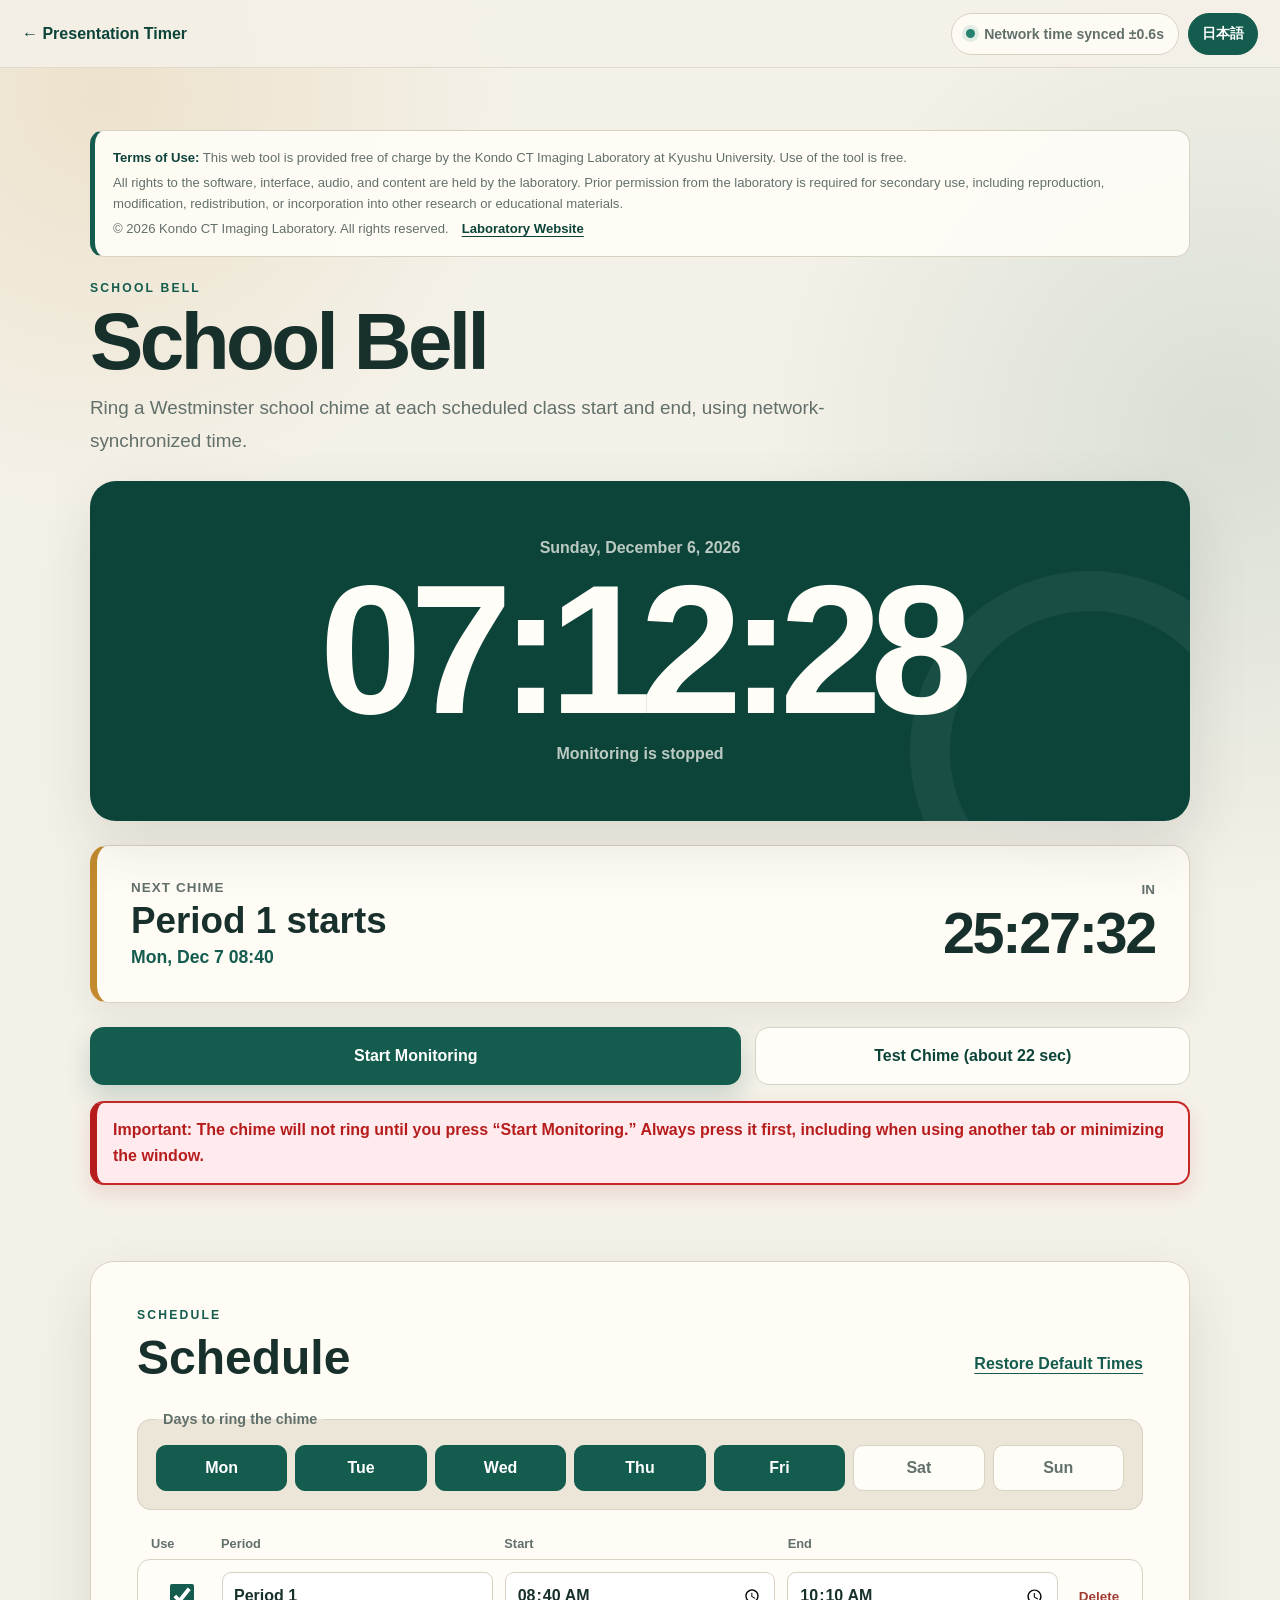
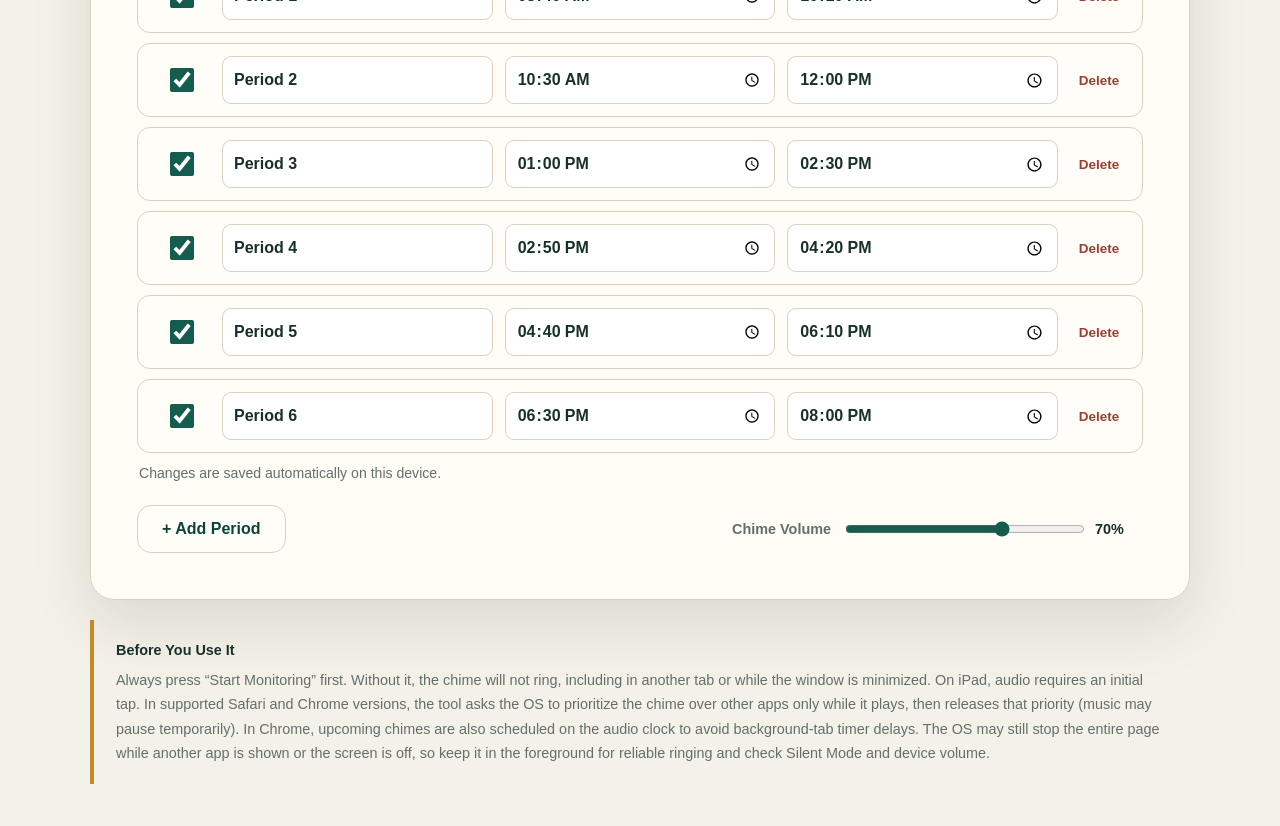
==== commit 635b6c9e: "Refresh useful-feedback widget" ====
--- a/school-bell/index.html
+++ b/school-bell/index.html
@@ -143,6 +143,6 @@
 
     <audio id="chimeAudio" src="./chime.wav" preload="auto" aria-hidden="true" hidden></audio>
     <script type="module" src="./app.js?v=11"></script>
-    <script src="https://m-kondo26.github.io/tool-feedback.js?v=20260825-1" defer></script>
+    <script src="https://m-kondo26.github.io/tool-feedback.js?v=20260825-2" defer></script>
 </body>
 </html>
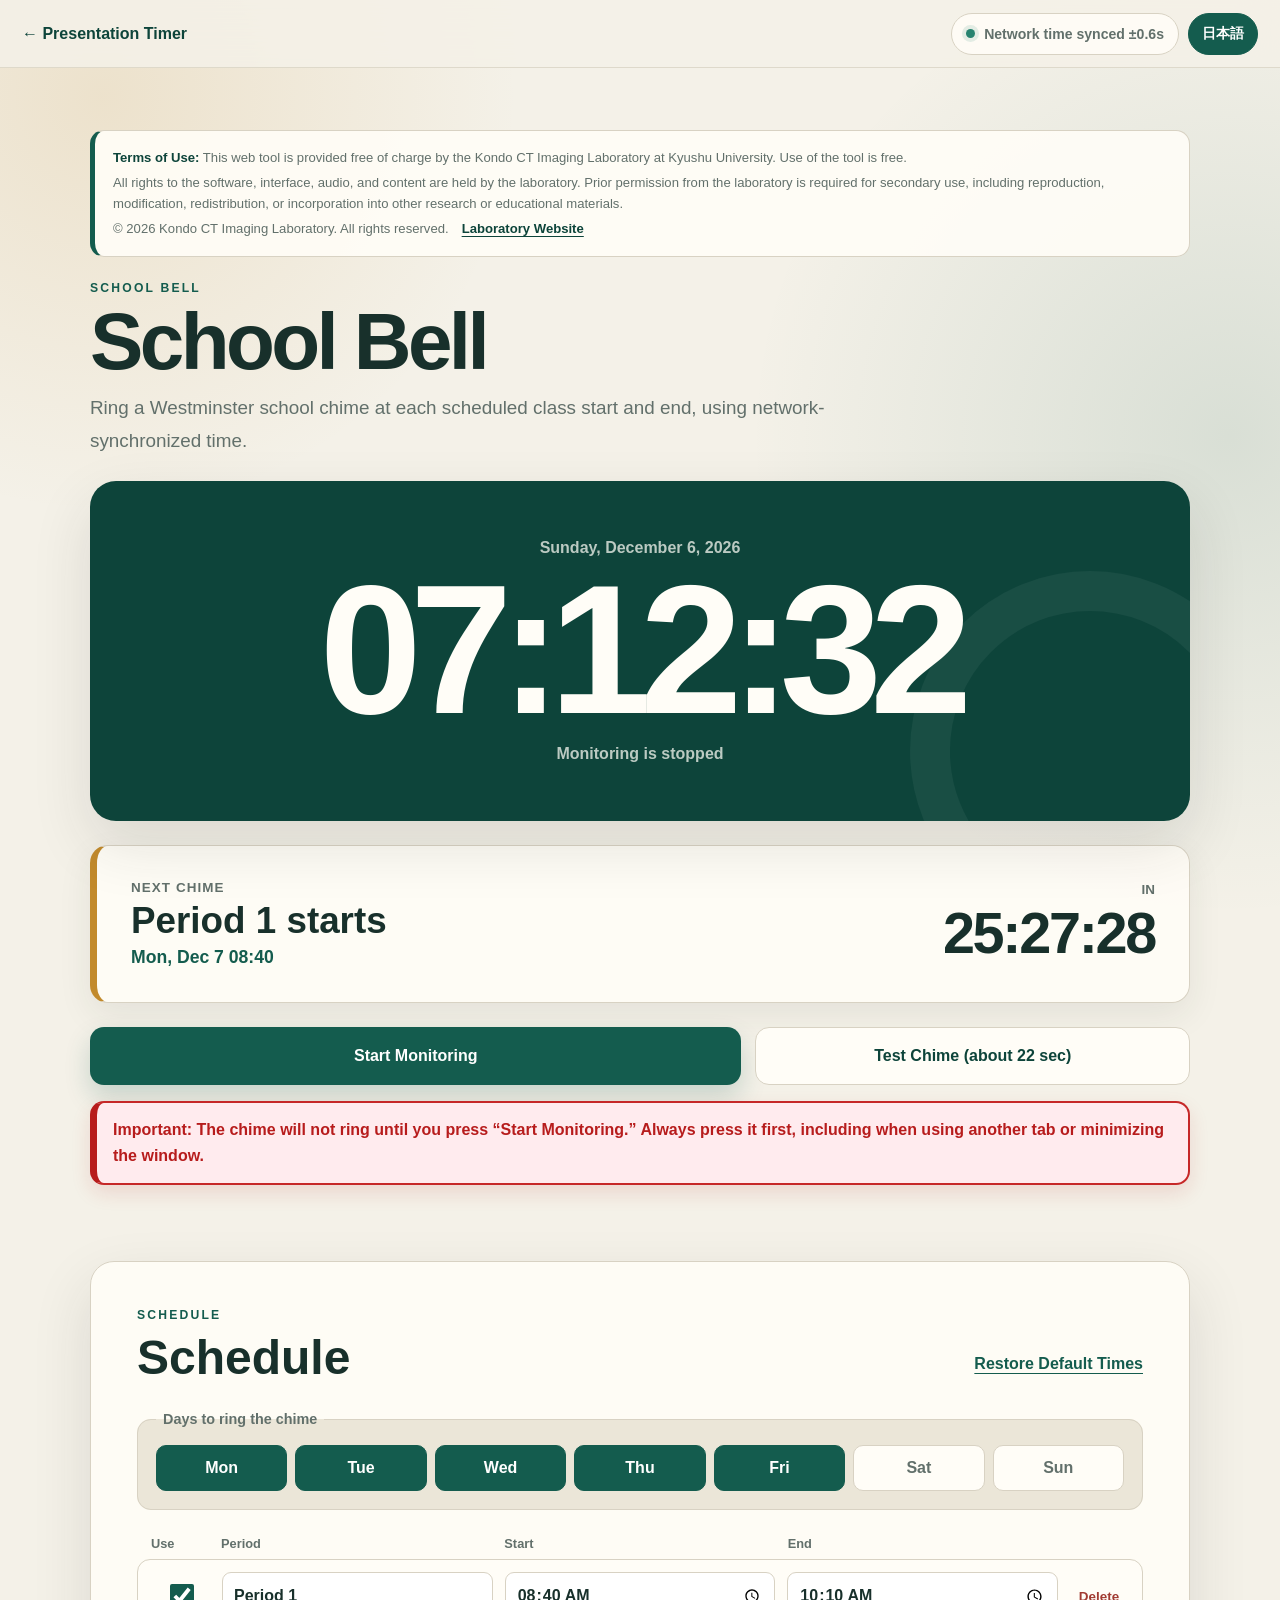
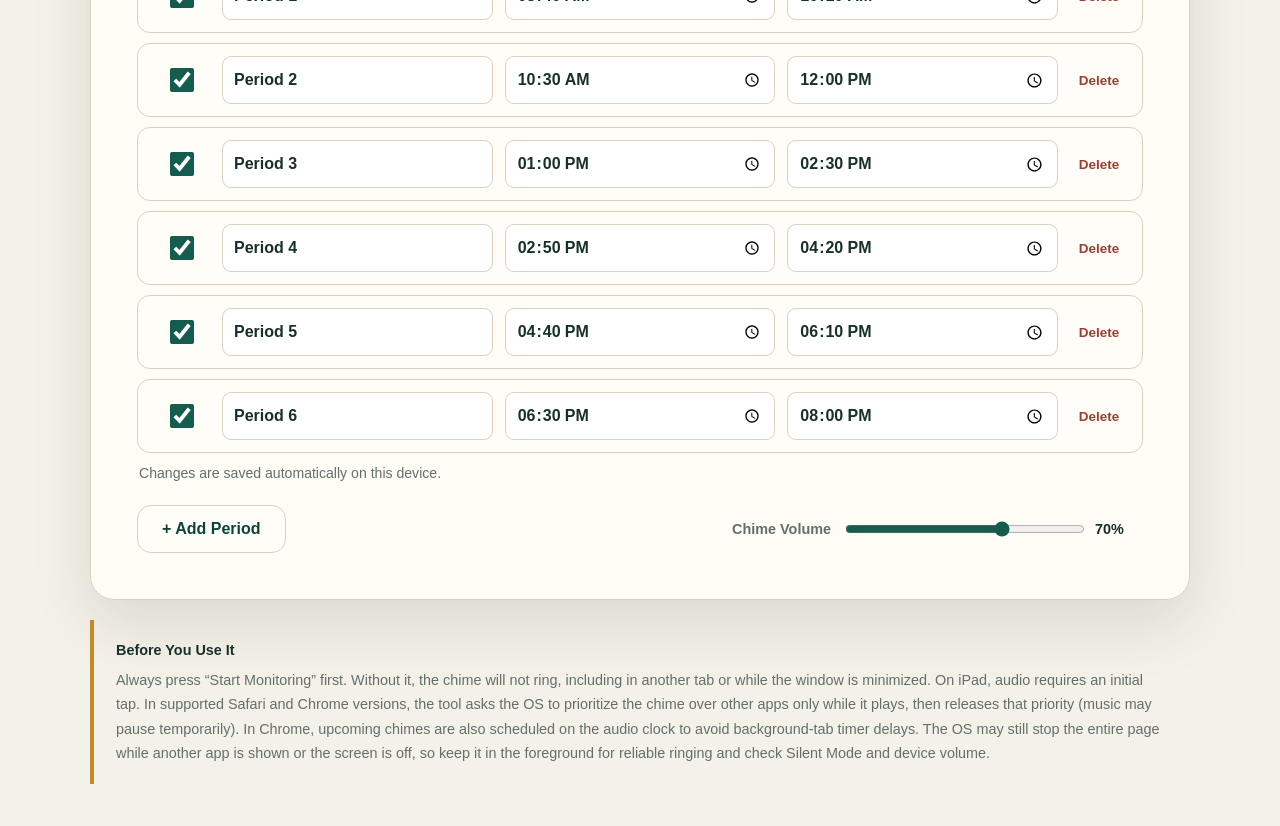
==== commit 8d63baa4: "Fix desktop School Bell clock sync" ====
--- a/school-bell/index.html
+++ b/school-bell/index.html
@@ -142,7 +142,7 @@
     </template>
 
     <audio id="chimeAudio" src="./chime.wav" preload="auto" aria-hidden="true" hidden></audio>
-    <script type="module" src="./app.js?v=11"></script>
+    <script type="module" src="./app.js?v=12"></script>
     <script src="https://m-kondo26.github.io/tool-feedback.js?v=20260825-2" defer></script>
 </body>
 </html>
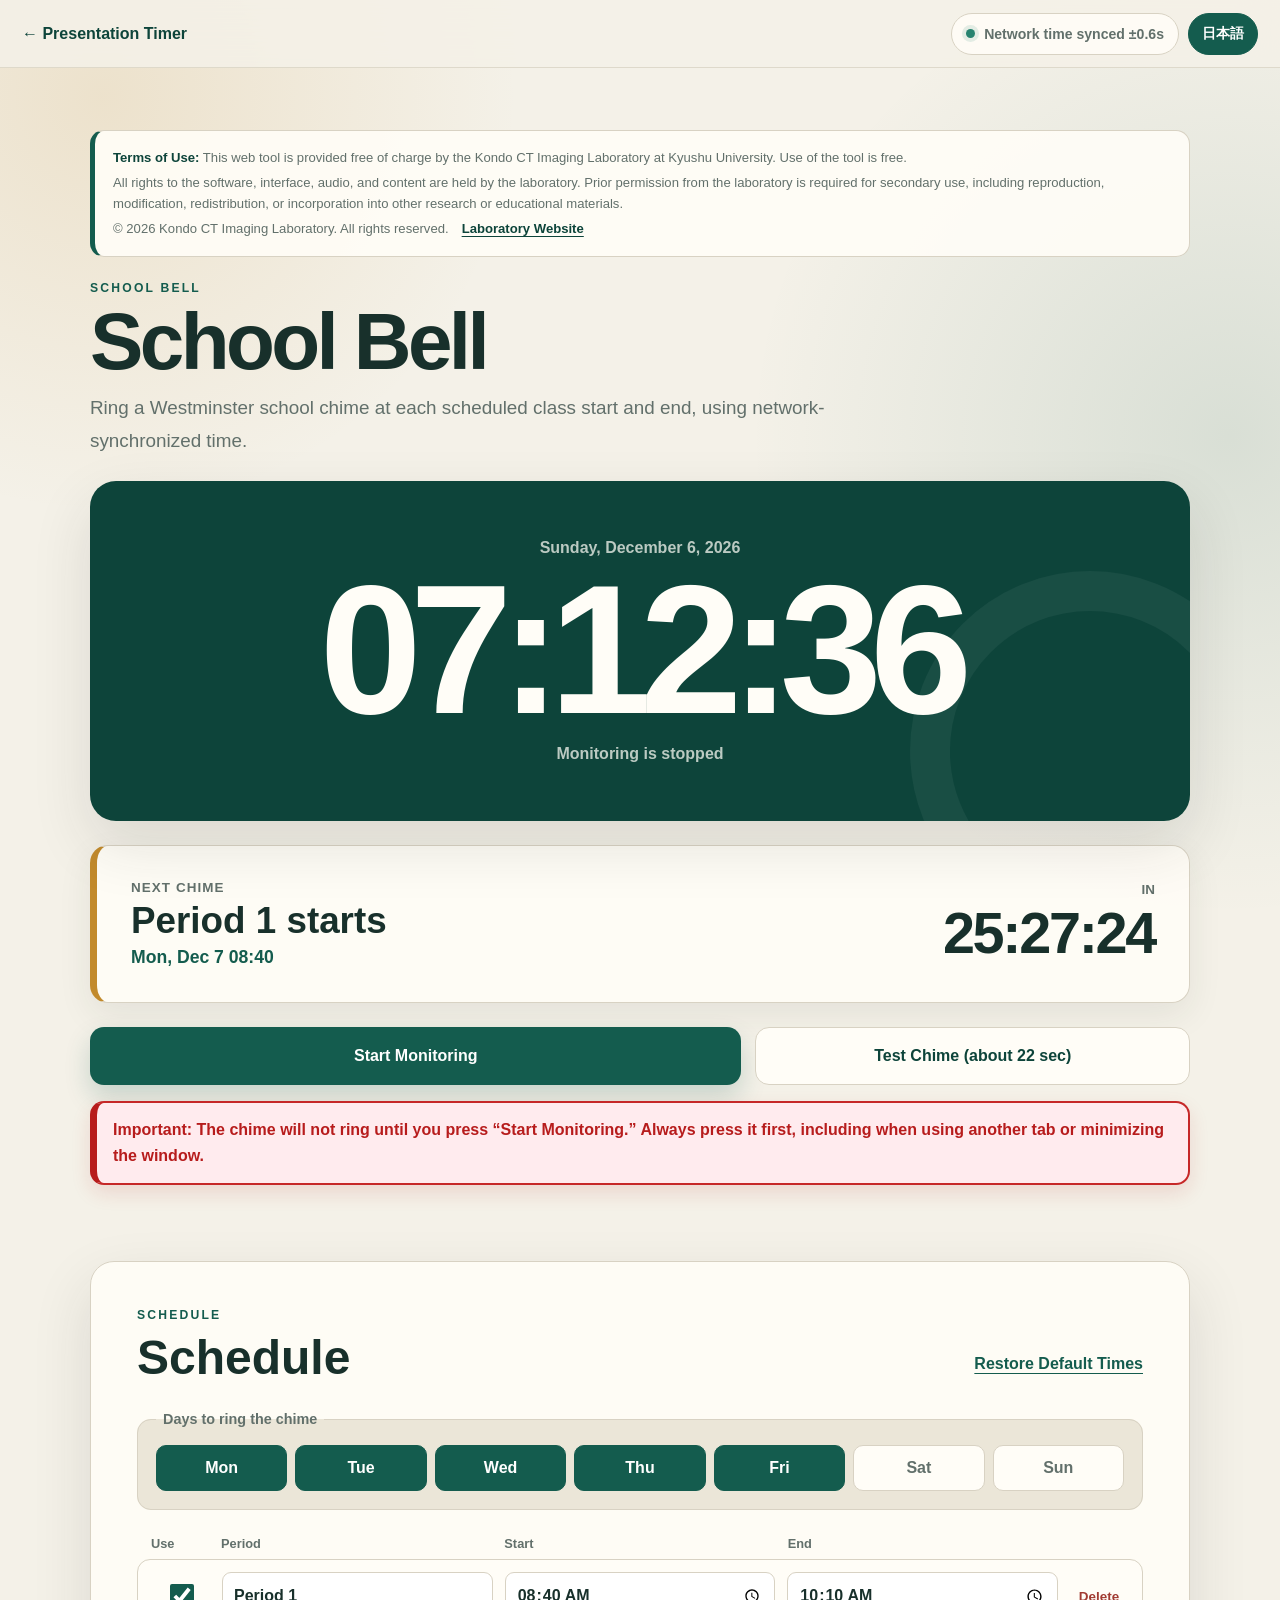
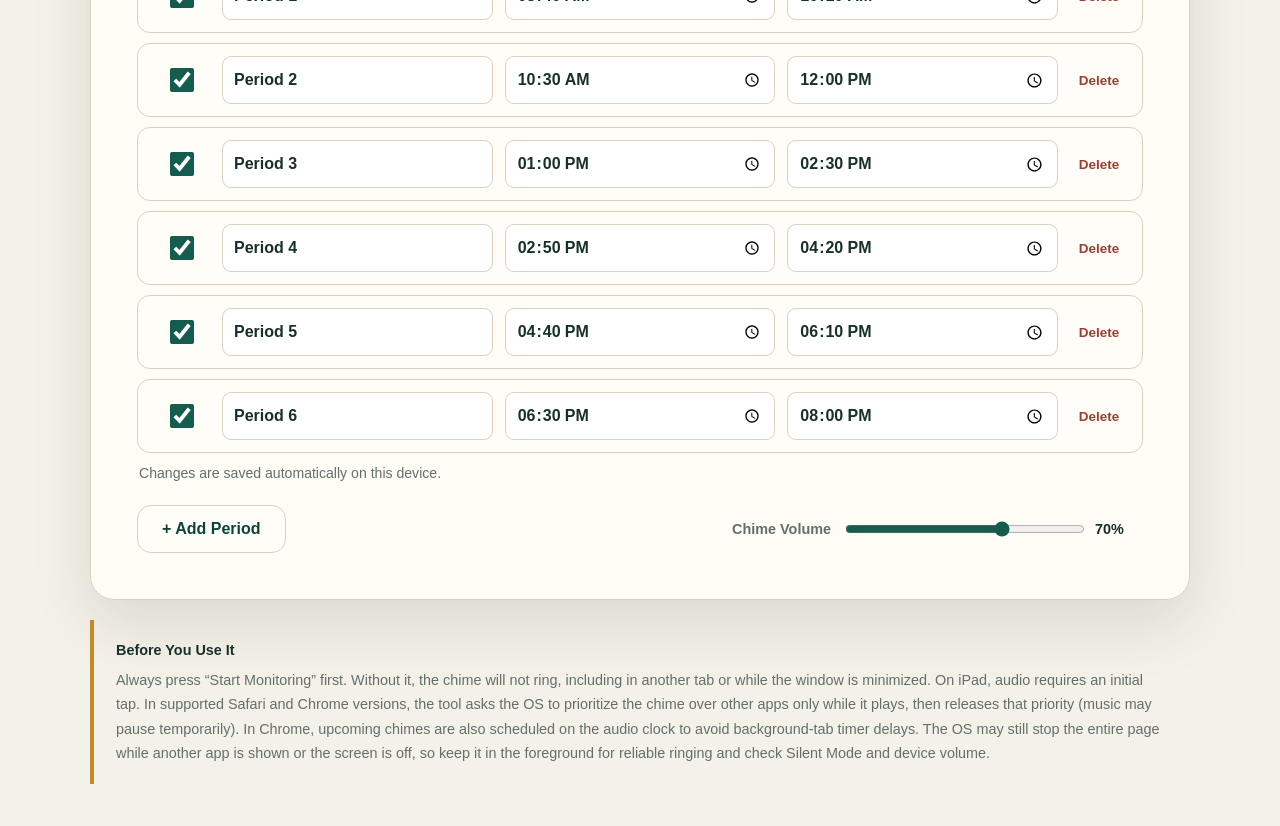
==== commit fcbf58bc: "Add experimental iPad background audio monitoring" ====
--- a/school-bell/index.html
+++ b/school-bell/index.html
@@ -12,7 +12,7 @@
     <link rel="icon" type="image/svg+xml" href="../assets/icon.svg" />
     <link rel="apple-touch-icon" sizes="180x180" href="../assets/icon-180.png" />
     <link id="manifestLink" rel="manifest" href="./manifest.webmanifest" />
-    <link rel="stylesheet" href="./styles.css?v=6" />
+    <link rel="stylesheet" href="./styles.css?v=7" />
   </head>
   <body data-tool-feedback="school-bell">
     <header class="topbar">
@@ -142,7 +142,7 @@
     </template>
 
     <audio id="chimeAudio" src="./chime.wav" preload="auto" aria-hidden="true" hidden></audio>
-    <script type="module" src="./app.js?v=12"></script>
+    <script type="module" src="./app.js?v=13"></script>
     <script src="https://m-kondo26.github.io/tool-feedback.js?v=20260825-2" defer></script>
 </body>
 </html>
--- a/school-bell/styles.css
+++ b/school-bell/styles.css
@@ -351,6 +351,12 @@
   box-shadow: 0 8px 20px rgba(183, 28, 28, 0.12);
 }
 
+.monitor-note.background-audio-active::before {
+  content: "●";
+  color: #17855b;
+  margin-right: 0.45rem;
+}
+
 .settings-card {
   margin-top: clamp(38px, 7vw, 76px);
   padding: clamp(22px, 5vw, 46px);
